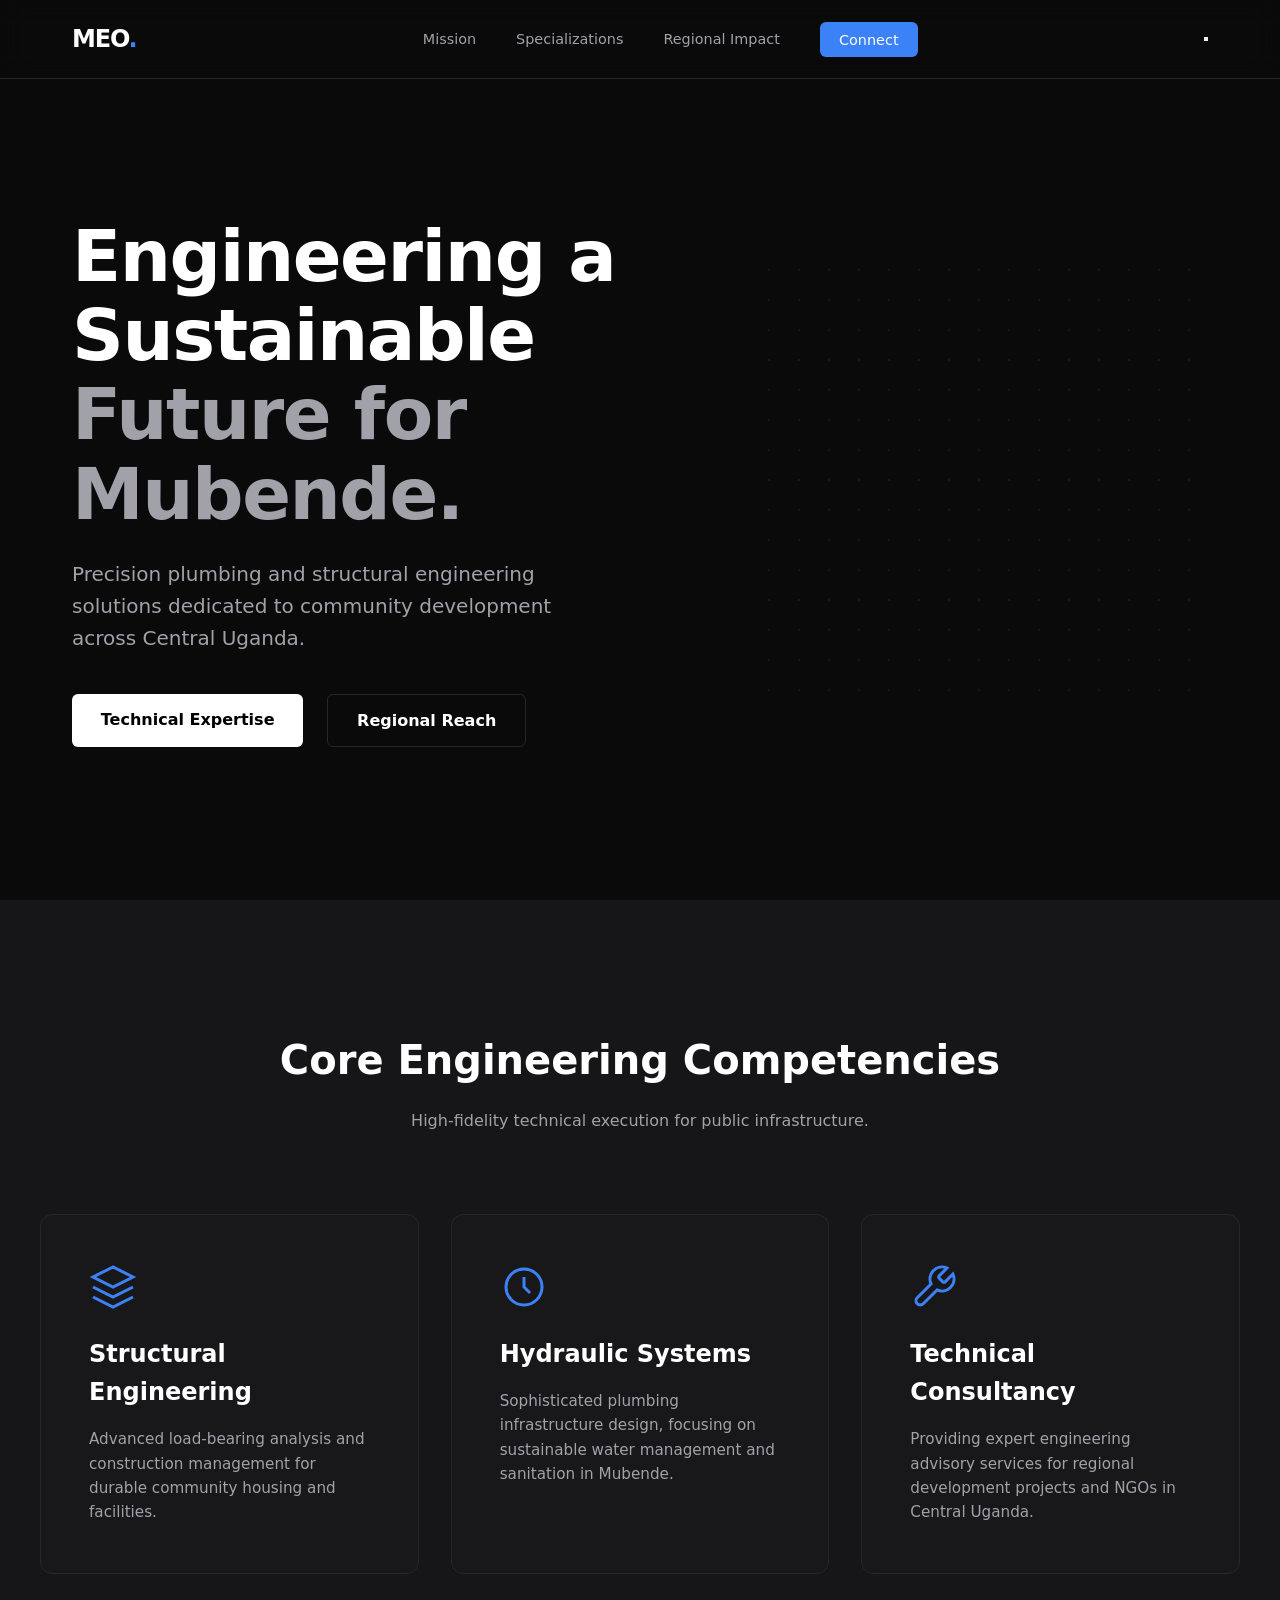
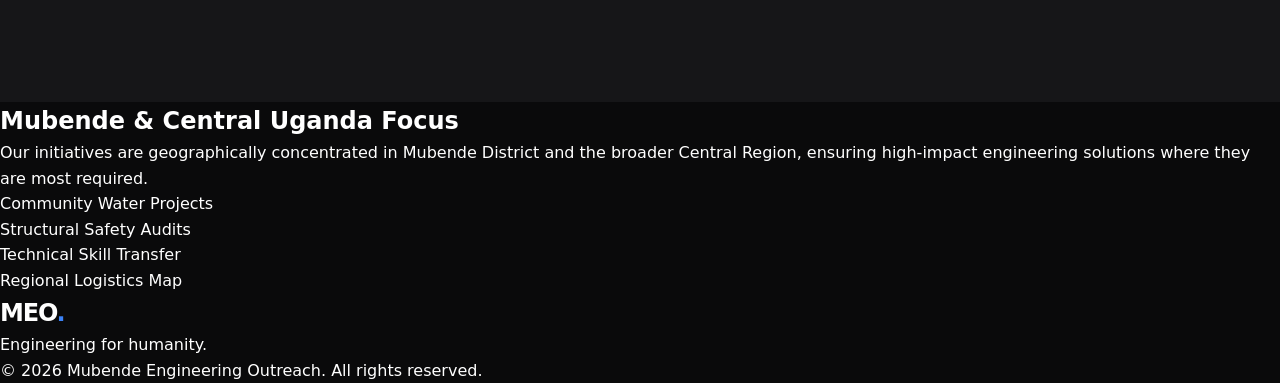
==== index.html @ 774734b0 "feat: implement high-fidelity interactive outreach platform for Mubende engineering charity" ====
<!DOCTYPE html>
<html lang="en">
<head>
    <meta charset="UTF-8">
    <meta name="viewport" content="width=device-width, initial-scale=1.0">
    <meta name="description" content="Mubende Engineering Outreach - Providing world-class construction and plumbing engineering services to community projects in Central Uganda.">
    <title>Mubende Engineering Outreach | Community Engineering Excellence</title>
    <link rel="stylesheet" href="style.css">
</head>
<body>
    <header class="site-header">
        <nav class="nav-container">
            <div class="logo">MEO<span>.</span></div>
            <ul class="nav-links">
                <li><a href="#about">Mission</a></li>
                <li><a href="#services">Specializations</a></li>
                <li><a href="#impact">Regional Impact</a></li>
                <li><a href="#contact" class="btn-primary">Connect</a></li>
            </ul>
            <button class="mobile-toggle" aria-label="Toggle Navigation">
                <span class="bar"></span>
                <span class="bar"></span>
            </button>
        </nav>
    </header>

    <main>
        <section class="hero-module">
            <div class="hero-content">
                <h1 class="reveal-text">Engineering a Sustainable <span>Future for Mubende.</span></h1>
                <p class="fade-in">Precision plumbing and structural engineering solutions dedicated to community development across Central Uganda.</p>
                <div class="hero-actions">
                    <a href="#services" class="btn-secondary">Technical Expertise</a>
                    <a href="#impact" class="btn-outline">Regional Reach</a>
                </div>
            </div>
            <div class="hero-visual">
                <div class="grid-pattern"></div>
            </div>
        </section>

        <section id="services" class="service-matrix">
            <div class="section-header">
                <h2 class="section-title">Core Engineering Competencies</h2>
                <p class="section-subtitle">High-fidelity technical execution for public infrastructure.</p>
            </div>
            <div class="matrix-grid">
                <article class="matrix-item animate-on-scroll">
                    <div class="item-icon">
                        <svg viewBox="0 0 24 24" fill="none" stroke="currentColor" stroke-width="1.5">
                            <path d="M12 2L2 7l10 5 10-5-10-5zM2 17l10 5 10-5M2 12l10 5 10-5"/>
                        </svg>
                    </div>
                    <h3>Structural Engineering</h3>
                    <p>Advanced load-bearing analysis and construction management for durable community housing and facilities.</p>
                </article>
                <article class="matrix-item animate-on-scroll">
                    <div class="item-icon">
                        <svg viewBox="0 0 24 24" fill="none" stroke="currentColor" stroke-width="1.5">
                            <path d="M21 12c0 4.97-4.03 9-9 9s-9-4.03-9-9 4.03-9 9-9 9 4.03 9 9z"/>
                            <path d="M12 7v5l3 3"/>
                        </svg>
                    </div>
                    <h3>Hydraulic Systems</h3>
                    <p>Sophisticated plumbing infrastructure design, focusing on sustainable water management and sanitation in Mubende.</p>
                </article>
                <article class="matrix-item animate-on-scroll">
                    <div class="item-icon">
                        <svg viewBox="0 0 24 24" fill="none" stroke="currentColor" stroke-width="1.5">
                            <path d="M14.7 6.3a1 1 0 0 0 0 1.4l1.6 1.6a1 1 0 0 0 1.4 0l3.77-3.77a6 6 0 0 1-7.94 7.94l-6.91 6.91a2.12 2.12 0 0 1-3-3l6.91-6.91a6 6 0 0 1 7.94-7.94l-3.76 3.76z"/>
                        </svg>
                    </div>
                    <h3>Technical Consultancy</h3>
                    <p>Providing expert engineering advisory services for regional development projects and NGOs in Central Uganda.</p>
                </article>
            </div>
        </section>

        <section id="impact" class="regional-outreach">
            <div class="outreach-container">
                <div class="outreach-text animate-on-scroll">
                    <h2>Mubende & Central Uganda Focus</h2>
                    <p>Our initiatives are geographically concentrated in Mubende District and the broader Central Region, ensuring high-impact engineering solutions where they are most required.</p>
                    <ul class="feature-list">
                        <li>Community Water Projects</li>
                        <li>Structural Safety Audits</li>
                        <li>Technical Skill Transfer</li>
                    </ul>
                </div>
                <div class="outreach-visual animate-on-scroll">
                    <div class="blueprint-card">
                        <div class="card-header">Regional Logistics Map</div>
                        <div class="card-body">
                            <div class="map-placeholder"></div>
                        </div>
                    </div>
                </div>
            </div>
        </section>
    </main>

    <footer class="site-footer">
        <div class="footer-content">
            <div class="footer-brand">
                <div class="logo">MEO<span>.</span></div>
                <p>Engineering for humanity.</p>
            </div>
            <div class="footer-meta">
                <p>&copy; 2026 Mubende Engineering Outreach. All rights reserved.</p>
            </div>
        </div>
    </footer>

    <script src="main.js"></script>
</body>
</html>
---- style.css ----
:root {
    --bg-primary: #0a0a0b;
    --bg-secondary: #161618;
    --text-primary: #ffffff;
    --text-secondary: #a1a1aa;
    --accent: #3b82f6;
    --accent-hover: #2563eb;
    --border: #27272a;
    --surface: #18181b;
    --font-main: 'Inter', system-ui, -apple-system, sans-serif;
    --transition: all 0.4s cubic-bezier(0.16, 1, 0.3, 1);
}

* {
    margin: 0;
    padding: 0;
    box-sizing: border-box;
}

html {
    scroll-behavior: smooth;
}

body {
    background-color: var(--bg-primary);
    color: var(--text-primary);
    font-family: var(--font-main);
    line-height: 1.6;
    overflow-x: hidden;
}

/* Header & Navigation */
.site-header {
    position: fixed;
    top: 0;
    width: 100%;
    z-index: 1000;
    backdrop-filter: blur(12px);
    background: rgba(10, 10, 11, 0.8);
    border-bottom: 1px solid var(--border);
}

.nav-container {
    max-width: 1200px;
    margin: 0 auto;
    padding: 1.25rem 2rem;
    display: flex;
    justify-content: space-between;
    align-items: center;
}

.logo {
    font-size: 1.5rem;
    font-weight: 800;
    letter-spacing: -0.05em;
}

.logo span {
    color: var(--accent);
}

.nav-links {
    display: flex;
    list-style: none;
    gap: 2.5rem;
    align-items: center;
}

.nav-links a {
    text-decoration: none;
    color: var(--text-secondary);
    font-size: 0.9rem;
    font-weight: 500;
    transition: var(--transition);
}

.nav-links a:hover {
    color: var(--text-primary);
}

.btn-primary {
    background: var(--accent);
    color: white !important;
    padding: 0.6rem 1.2rem;
    border-radius: 6px;
}

.btn-primary:hover {
    background: var(--accent-hover);
}

/* Hero Section */
.hero-module {
    min-height: 100vh;
    display: grid;
    grid-template-columns: 1.2fr 0.8fr;
    align-items: center;
    max-width: 1200px;
    margin: 0 auto;
    padding: 6rem 2rem 2rem;
}

.hero-content h1 {
    font-size: 4.5rem;
    line-height: 1.1;
    font-weight: 800;
    margin-bottom: 1.5rem;
    letter-spacing: -0.02em;
}

.hero-content h1 span {
    display: block;
    color: var(--text-secondary);
}

.hero-content p {
    font-size: 1.25rem;
    color: var(--text-secondary);
    max-width: 540px;
    margin-bottom: 2.5rem;
}

.hero-actions {
    display: flex;
    gap: 1.5rem;
}

.btn-secondary {
    background: white;
    color: black;
    padding: 0.8rem 1.8rem;
    border-radius: 6px;
    text-decoration: none;
    font-weight: 600;
    transition: var(--transition);
}

.btn-outline {
    border: 1px solid var(--border);
    color: var(--text-primary);
    padding: 0.8rem 1.8rem;
    border-radius: 6px;
    text-decoration: none;
    font-weight: 600;
    transition: var(--transition);
}

.hero-visual {
    position: relative;
    height: 100%;
}

.grid-pattern {
    position: absolute;
    top: 50%;
    right: 0;
    transform: translateY(-50%);
    width: 100%;
    aspect-ratio: 1;
    background-image: radial-gradient(var(--border) 1px, transparent 1px);
    background-size: 30px 30px;
    opacity: 0.5;
}

/* Service Matrix */
.service-matrix {
    padding: 8rem 2rem;
    background: var(--bg-secondary);
}

.section-header {
    text-align: center;
    margin-bottom: 5rem;
}

.section-title {
    font-size: 2.5rem;
    font-weight: 700;
    margin-bottom: 1rem;
}

.section-subtitle {
    color: var(--text-secondary);
}

.matrix-grid {
    display: grid;
    grid-template-columns: repeat(auto-fit, minmax(300px, 1fr));
    gap: 2rem;
    max-width: 1200px;
    margin: 0 auto;
}

.matrix-item {
    background: var(--surface);
    padding: 3rem;
    border-radius: 12px;
    border: 1px solid var(--border);
    transition: var(--transition);
}

.matrix-item:hover {
    transform: translateY(-5px);
    border-color: var(--accent);
}

.item-icon {
    width: 48px;
    height: 48px;
    color: var(--accent);
    margin-bottom: 1.5rem;
}

.matrix-item h3 {
    margin-bottom: 1rem;
    font-size: 1.5rem;
}

.matrix-item p {
    color: var(--text-secondary);
    font-size: 0.95rem;
}

/* Animations */
.animate-on-scroll {
    opacity: 0;
    transform: translateY(30px);
    transition: opacity 0.8s ease-out, transform 0.8s ease-out;
}

.animate-on-scroll.visible {
    opacity: 1;
    transform: translateY(0);
}

/* Mobile Responsiveness */
@media (max-width: 968px) {
    .hero-module {
        grid-template-columns: 1fr;
        text-align: center;
        padding-top: 8rem;
    }
    
    .hero-content h1 {
        font-size: 3rem;
    }
    
    .hero-content p {
        margin: 0 auto 2.5rem;
    }
    
    .hero-actions {
        justify-content: center;
    }
    
    .hero-visual {
        display: none;
    }

    .nav-links {
        display: none;
    }
}
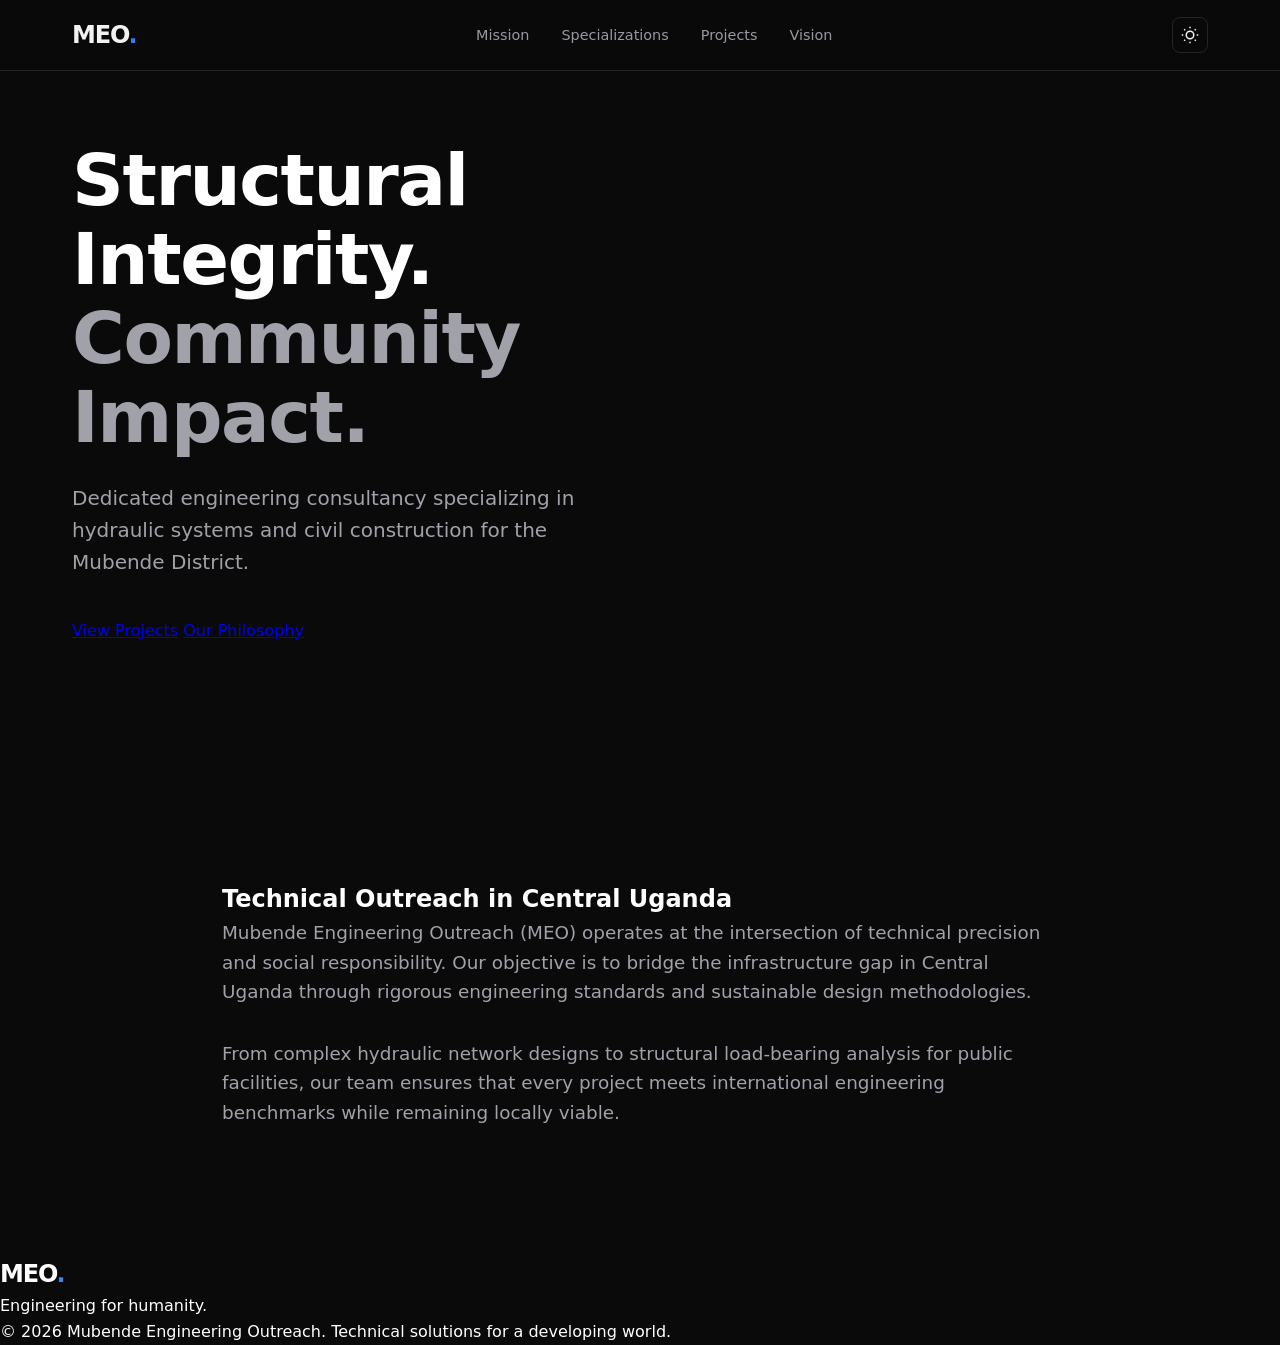
==== commit 11e6c5d1: "feat: expand to multi-page architecture with theme orchestration and masonry gallery" ====
--- a/index.html
+++ b/index.html
@@ -1,37 +1,38 @@
 <!DOCTYPE html>
-<html lang="en">
+<html lang="en" data-theme="dark">
 <head>
     <meta charset="UTF-8">
     <meta name="viewport" content="width=device-width, initial-scale=1.0">
-    <meta name="description" content="Mubende Engineering Outreach - Providing world-class construction and plumbing engineering services to community projects in Central Uganda.">
-    <title>Mubende Engineering Outreach | Community Engineering Excellence</title>
+    <meta name="description" content="Mubende Engineering Outreach - Technical infrastructure and community development in Central Uganda.">
+    <title>MEO | Engineering for Community Development</title>
     <link rel="stylesheet" href="style.css">
 </head>
 <body>
     <header class="site-header">
         <nav class="nav-container">
-            <div class="logo">MEO<span>.</span></div>
+            <a href="index.html" class="logo">MEO<span>.</span></a>
             <ul class="nav-links">
-                <li><a href="#about">Mission</a></li>
-                <li><a href="#services">Specializations</a></li>
-                <li><a href="#impact">Regional Impact</a></li>
-                <li><a href="#contact" class="btn-primary">Connect</a></li>
+                <li><a href="mission.html">Mission</a></li>
+                <li><a href="specializations.html">Specializations</a></li>
+                <li><a href="projects.html">Projects</a></li>
+                <li><a href="vision.html">Vision</a></li>
             </ul>
-            <button class="mobile-toggle" aria-label="Toggle Navigation">
-                <span class="bar"></span>
-                <span class="bar"></span>
-            </button>
+            <div class="nav-actions">
+                <button class="theme-toggle" id="theme-toggle" aria-label="Toggle Theme">
+                    <svg class="sun-icon" viewBox="0 0 24 24" fill="none" stroke="currentColor" stroke-width="2"><circle cx="12" cy="12" r="5"/><path d="M12 1v2M12 21v2M4.22 4.22l1.42 1.42M18.36 18.36l1.42 1.42M1 12h2M21 12h2M4.22 19.78l1.42-1.42M18.36 5.64l1.42-1.42"/></svg>
+                </button>
+            </div>
         </nav>
     </header>
 
     <main>
         <section class="hero-module">
             <div class="hero-content">
-                <h1 class="reveal-text">Engineering a Sustainable <span>Future for Mubende.</span></h1>
-                <p class="fade-in">Precision plumbing and structural engineering solutions dedicated to community development across Central Uganda.</p>
+                <h1 class="reveal-text">Structural Integrity. <span>Community Impact.</span></h1>
+                <p class="fade-in">Dedicated engineering consultancy specializing in hydraulic systems and civil construction for the Mubende District.</p>
                 <div class="hero-actions">
-                    <a href="#services" class="btn-secondary">Technical Expertise</a>
-                    <a href="#impact" class="btn-outline">Regional Reach</a>
+                    <a href="projects.html" class="btn-secondary">View Projects</a>
+                    <a href="mission.html" class="btn-outline">Our Philosophy</a>
                 </div>
             </div>
             <div class="hero-visual">
@@ -39,62 +40,11 @@
             </div>
         </section>
 
-        <section id="services" class="service-matrix">
-            <div class="section-header">
-                <h2 class="section-title">Core Engineering Competencies</h2>
-                <p class="section-subtitle">High-fidelity technical execution for public infrastructure.</p>
-            </div>
-            <div class="matrix-grid">
-                <article class="matrix-item animate-on-scroll">
-                    <div class="item-icon">
-                        <svg viewBox="0 0 24 24" fill="none" stroke="currentColor" stroke-width="1.5">
-                            <path d="M12 2L2 7l10 5 10-5-10-5zM2 17l10 5 10-5M2 12l10 5 10-5"/>
-                        </svg>
-                    </div>
-                    <h3>Structural Engineering</h3>
-                    <p>Advanced load-bearing analysis and construction management for durable community housing and facilities.</p>
-                </article>
-                <article class="matrix-item animate-on-scroll">
-                    <div class="item-icon">
-                        <svg viewBox="0 0 24 24" fill="none" stroke="currentColor" stroke-width="1.5">
-                            <path d="M21 12c0 4.97-4.03 9-9 9s-9-4.03-9-9 4.03-9 9-9 9 4.03 9 9z"/>
-                            <path d="M12 7v5l3 3"/>
-                        </svg>
-                    </div>
-                    <h3>Hydraulic Systems</h3>
-                    <p>Sophisticated plumbing infrastructure design, focusing on sustainable water management and sanitation in Mubende.</p>
-                </article>
-                <article class="matrix-item animate-on-scroll">
-                    <div class="item-icon">
-                        <svg viewBox="0 0 24 24" fill="none" stroke="currentColor" stroke-width="1.5">
-                            <path d="M14.7 6.3a1 1 0 0 0 0 1.4l1.6 1.6a1 1 0 0 0 1.4 0l3.77-3.77a6 6 0 0 1-7.94 7.94l-6.91 6.91a2.12 2.12 0 0 1-3-3l6.91-6.91a6 6 0 0 1 7.94-7.94l-3.76 3.76z"/>
-                        </svg>
-                    </div>
-                    <h3>Technical Consultancy</h3>
-                    <p>Providing expert engineering advisory services for regional development projects and NGOs in Central Uganda.</p>
-                </article>
-            </div>
-        </section>
-
-        <section id="impact" class="regional-outreach">
-            <div class="outreach-container">
-                <div class="outreach-text animate-on-scroll">
-                    <h2>Mubende & Central Uganda Focus</h2>
-                    <p>Our initiatives are geographically concentrated in Mubende District and the broader Central Region, ensuring high-impact engineering solutions where they are most required.</p>
-                    <ul class="feature-list">
-                        <li>Community Water Projects</li>
-                        <li>Structural Safety Audits</li>
-                        <li>Technical Skill Transfer</li>
-                    </ul>
-                </div>
-                <div class="outreach-visual animate-on-scroll">
-                    <div class="blueprint-card">
-                        <div class="card-header">Regional Logistics Map</div>
-                        <div class="card-body">
-                            <div class="map-placeholder"></div>
-                        </div>
-                    </div>
-                </div>
+        <section class="content-section animate-on-scroll">
+            <h2>Technical Outreach in Central Uganda</h2>
+            <div class="content-body">
+                <p>Mubende Engineering Outreach (MEO) operates at the intersection of technical precision and social responsibility. Our objective is to bridge the infrastructure gap in Central Uganda through rigorous engineering standards and sustainable design methodologies.</p>
+                <p>From complex hydraulic network designs to structural load-bearing analysis for public facilities, our team ensures that every project meets international engineering benchmarks while remaining locally viable.</p>
             </div>
         </section>
     </main>
@@ -106,7 +56,7 @@
                 <p>Engineering for humanity.</p>
             </div>
             <div class="footer-meta">
-                <p>&copy; 2026 Mubende Engineering Outreach. All rights reserved.</p>
+                <p>&copy; 2026 Mubende Engineering Outreach. Technical solutions for a developing world.</p>
             </div>
         </div>
     </footer>
--- a/style.css
+++ b/style.css
@@ -1,4 +1,4 @@
-:root {
+:root[data-theme="dark"] {
     --bg-primary: #0a0a0b;
     --bg-secondary: #161618;
     --text-primary: #ffffff;
@@ -7,6 +7,20 @@
     --accent-hover: #2563eb;
     --border: #27272a;
     --surface: #18181b;
+}
+
+:root[data-theme="light"] {
+    --bg-primary: #ffffff;
+    --bg-secondary: #f4f4f5;
+    --text-primary: #09090b;
+    --text-secondary: #52525b;
+    --accent: #2563eb;
+    --accent-hover: #1d4ed8;
+    --border: #e4e4e7;
+    --surface: #fafafa;
+}
+
+:root {
     --font-main: 'Inter', system-ui, -apple-system, sans-serif;
     --transition: all 0.4s cubic-bezier(0.16, 1, 0.3, 1);
 }
@@ -27,6 +41,7 @@
     font-family: var(--font-main);
     line-height: 1.6;
     overflow-x: hidden;
+    transition: background-color 0.3s ease, color 0.3s ease;
 }
 
 /* Header & Navigation */
@@ -36,14 +51,15 @@
     width: 100%;
     z-index: 1000;
     backdrop-filter: blur(12px);
-    background: rgba(10, 10, 11, 0.8);
+    background: var(--bg-primary);
+    opacity: 0.95;
     border-bottom: 1px solid var(--border);
 }
 
 .nav-container {
     max-width: 1200px;
     margin: 0 auto;
-    padding: 1.25rem 2rem;
+    padding: 1rem 2rem;
     display: flex;
     justify-content: space-between;
     align-items: center;
@@ -53,6 +69,8 @@
     font-size: 1.5rem;
     font-weight: 800;
     letter-spacing: -0.05em;
+    text-decoration: none;
+    color: var(--text-primary);
 }
 
 .logo span {
@@ -62,7 +80,7 @@
 .nav-links {
     display: flex;
     list-style: none;
-    gap: 2.5rem;
+    gap: 2rem;
     align-items: center;
 }
 
@@ -74,30 +92,48 @@
     transition: var(--transition);
 }
 
-.nav-links a:hover {
-    color: var(--text-primary);
-}
-
-.btn-primary {
-    background: var(--accent);
-    color: white !important;
-    padding: 0.6rem 1.2rem;
-    border-radius: 6px;
-}
-
-.btn-primary:hover {
-    background: var(--accent-hover);
+.nav-links a:hover, .nav-links a.active {
+    color: var(--text-primary);
+}
+
+.nav-actions {
+    display: flex;
+    align-items: center;
+    gap: 1.5rem;
+}
+
+/* Theme Toggle */
+.theme-toggle {
+    background: none;
+    border: 1px solid var(--border);
+    color: var(--text-primary);
+    padding: 0.5rem;
+    border-radius: 8px;
+    cursor: pointer;
+    display: flex;
+    align-items: center;
+    justify-content: center;
+    transition: var(--transition);
+}
+
+.theme-toggle:hover {
+    background: var(--bg-secondary);
+}
+
+.theme-toggle svg {
+    width: 18px;
+    height: 18px;
 }
 
 /* Hero Section */
 .hero-module {
-    min-height: 100vh;
+    min-height: 80vh;
     display: grid;
     grid-template-columns: 1.2fr 0.8fr;
     align-items: center;
     max-width: 1200px;
     margin: 0 auto;
-    padding: 6rem 2rem 2rem;
+    padding: 8rem 2rem 4rem;
 }
 
 .hero-content h1 {
@@ -120,108 +156,99 @@
     margin-bottom: 2.5rem;
 }
 
-.hero-actions {
-    display: flex;
-    gap: 1.5rem;
-}
-
-.btn-secondary {
-    background: white;
-    color: black;
-    padding: 0.8rem 1.8rem;
-    border-radius: 6px;
-    text-decoration: none;
-    font-weight: 600;
-    transition: var(--transition);
-}
-
-.btn-outline {
-    border: 1px solid var(--border);
-    color: var(--text-primary);
-    padding: 0.8rem 1.8rem;
-    border-radius: 6px;
-    text-decoration: none;
-    font-weight: 600;
-    transition: var(--transition);
-}
-
-.hero-visual {
-    position: relative;
-    height: 100%;
-}
-
-.grid-pattern {
-    position: absolute;
-    top: 50%;
-    right: 0;
-    transform: translateY(-50%);
-    width: 100%;
-    aspect-ratio: 1;
-    background-image: radial-gradient(var(--border) 1px, transparent 1px);
-    background-size: 30px 30px;
-    opacity: 0.5;
-}
-
-/* Service Matrix */
-.service-matrix {
+/* Masonry Grid (Pinterest Style) */
+.projects-container {
     padding: 8rem 2rem;
-    background: var(--bg-secondary);
-}
-
-.section-header {
-    text-align: center;
-    margin-bottom: 5rem;
-}
-
-.section-title {
-    font-size: 2.5rem;
-    font-weight: 700;
-    margin-bottom: 1rem;
-}
-
-.section-subtitle {
-    color: var(--text-secondary);
-}
-
-.matrix-grid {
-    display: grid;
-    grid-template-columns: repeat(auto-fit, minmax(300px, 1fr));
-    gap: 2rem;
-    max-width: 1200px;
-    margin: 0 auto;
-}
-
-.matrix-item {
+    max-width: 1400px;
+    margin: 0 auto;
+}
+
+.masonry-grid {
+    columns: 3;
+    column-gap: 1.5rem;
+}
+
+@media (max-width: 1100px) { .masonry-grid { columns: 2; } }
+@media (max-width: 700px) { .masonry-grid { columns: 1; } }
+
+.project-card {
+    break-inside: avoid;
+    margin-bottom: 1.5rem;
     background: var(--surface);
-    padding: 3rem;
     border-radius: 12px;
+    overflow: hidden;
     border: 1px solid var(--border);
     transition: var(--transition);
 }
 
-.matrix-item:hover {
+.project-card:hover {
     transform: translateY(-5px);
     border-color: var(--accent);
 }
 
-.item-icon {
-    width: 48px;
-    height: 48px;
-    color: var(--accent);
+.project-image {
+    width: 100%;
+    height: auto;
+    display: block;
+    background: var(--bg-secondary);
+    aspect-ratio: 4/5; /* Varied aspect ratios simulate Pinterest style */
+}
+
+.project-card:nth-child(2n) .project-image { aspect-ratio: 1/1; }
+.project-card:nth-child(3n) .project-image { aspect-ratio: 3/4; }
+
+.project-info {
+    padding: 1.5rem;
+}
+
+.project-info h3 {
+    font-size: 1.25rem;
+    margin-bottom: 0.5rem;
+}
+
+.project-info p {
+    font-size: 0.9rem;
+    color: var(--text-secondary);
+}
+
+/* Content Pages */
+.content-section {
+    padding: 10rem 2rem 6rem;
+    max-width: 900px;
+    margin: 0 auto;
+}
+
+.content-section h1 {
+    font-size: 3.5rem;
+    font-weight: 800;
+    margin-bottom: 2rem;
+    letter-spacing: -0.03em;
+}
+
+.content-body {
+    font-size: 1.15rem;
+    color: var(--text-secondary);
+}
+
+.content-body p {
+    margin-bottom: 2rem;
+}
+
+.technical-specs {
+    margin-top: 4rem;
+    padding: 2rem;
+    background: var(--bg-secondary);
+    border-radius: 12px;
+    border-left: 4px solid var(--accent);
+}
+
+.technical-specs h2 {
+    font-size: 1.5rem;
     margin-bottom: 1.5rem;
-}
-
-.matrix-item h3 {
-    margin-bottom: 1rem;
-    font-size: 1.5rem;
-}
-
-.matrix-item p {
-    color: var(--text-secondary);
-    font-size: 0.95rem;
-}
-
-/* Animations */
+    color: var(--text-primary);
+}
+
+/* Animations and Utilities */
 .animate-on-scroll {
     opacity: 0;
     transform: translateY(30px);
@@ -233,31 +260,3 @@
     transform: translateY(0);
 }
 
-/* Mobile Responsiveness */
-@media (max-width: 968px) {
-    .hero-module {
-        grid-template-columns: 1fr;
-        text-align: center;
-        padding-top: 8rem;
-    }
-    
-    .hero-content h1 {
-        font-size: 3rem;
-    }
-    
-    .hero-content p {
-        margin: 0 auto 2.5rem;
-    }
-    
-    .hero-actions {
-        justify-content: center;
-    }
-    
-    .hero-visual {
-        display: none;
-    }
-
-    .nav-links {
-        display: none;
-    }
-}
